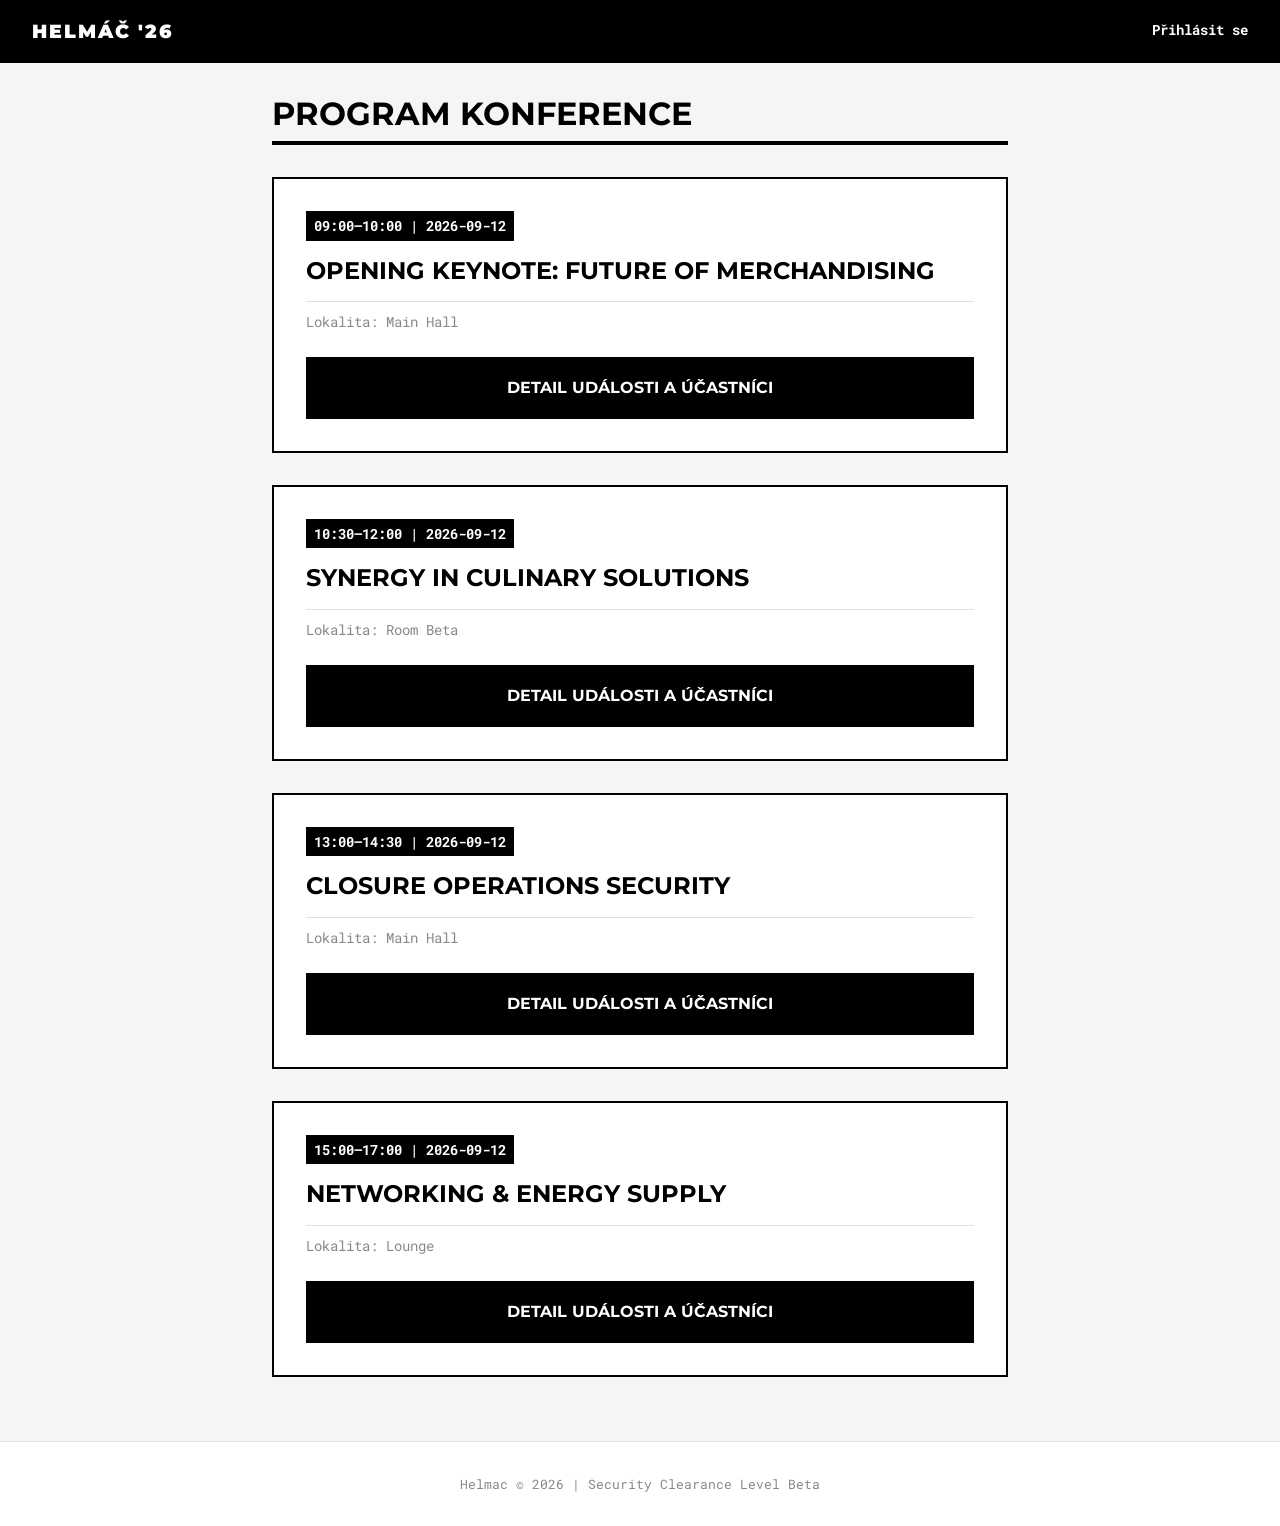
==== index.html @ b8dcecda "Beta version" ====
<!DOCTYPE html>
<html lang="cs">
<head>
    <meta charset="UTF-8">
    <meta name="viewport" content="width=device-width, initial-scale=1.0, maximum-scale=1.0, user-scalable=no">
    <title>Helmáč Koňference 2026</title>
    <link rel="preconnect" href="https://fonts.googleapis.com">
    <link rel="preconnect" href="https://fonts.gstatic.com" crossorigin>
    <link href="https://fonts.googleapis.com/css2?family=Montserrat:wght@700;900&family=Roboto+Mono:wght@400;700&display=swap" rel="stylesheet">
    <link rel="stylesheet" href="css/styles.css">
</head>
<body>
    <header class="app-header">
        <a href="#/" class="logo">HELMÁČ '26</a>
        <nav id="nav-user-status"></nav>
    </header>

    <main id="app">
        <!-- Vykreslování obsahu pomocí JS -->
    </main>

    <footer class="app-footer">
        <p>Helmac &copy; 2026 | Security Clearance Level Beta</p>
    </footer>

    <!-- Konfigurace (ignorováno v gitu) -->
    <script src="js/config.js"></script>
    
    <!-- Aplikace jako modul -->
    <script type="module" src="js/app.js"></script>
</body>
</html>
---- css/styles.css ----
:root {
  --color-black: #000000;
  --color-white: #ffffff;
  --color-gray-100: #f5f5f5;
  --color-gray-200: #e0e0e0;
  --color-gray-600: #888888;
  --color-gray-900: #333333;

  --font-heading: 'Montserrat', sans-serif;
  --font-body: 'Roboto Mono', monospace;

  --spacing-sm: 0.5rem;
  --spacing-md: 1rem;
  --spacing-lg: 2rem;
  --spacing-xl: 4rem;
}

* {
  box-sizing: border-box;
  margin: 0;
  padding: 0;
}

body {
  background-color: var(--color-gray-100);
  color: var(--color-black);
  font-family: var(--font-body);
  line-height: 1.6;
  font-size: 16px;
  -webkit-font-smoothing: antialiased;
}

h1, h2, h3, h4, h5, h6 {
  font-family: var(--font-heading);
  font-weight: 700;
  line-height: 1.2;
  text-transform: uppercase;
}

a {
  color: var(--color-black);
  text-decoration: underline;
  font-weight: 700;
}

a:hover {
  background-color: var(--color-black);
  color: var(--color-white);
  text-decoration: none;
}

/* Layout */
.app-header {
  background-color: var(--color-black);
  color: var(--color-white);
  padding: var(--spacing-md) var(--spacing-lg);
  display: flex;
  justify-content: space-between;
  align-items: center;
  position: sticky;
  top: 0;
  z-index: 100;
}

.app-header a {
  color: var(--color-white);
  text-decoration: none;
}

.app-header a:hover {
  background-color: var(--color-white);
  color: var(--color-black);
}

.logo {
  font-family: var(--font-heading);
  font-weight: 900;
  font-size: 1.2rem;
  letter-spacing: 0.1em;
}

#nav-user-status {
  font-size: 0.85rem;
}

main {
  max-width: 800px;
  margin: 0 auto;
  padding: var(--spacing-lg);
  min-height: calc(100vh - 120px);
}

.app-footer {
  text-align: center;
  padding: var(--spacing-lg);
  font-size: 0.8rem;
  color: var(--color-gray-600);
  border-top: 1px solid var(--color-gray-200);
  background-color: var(--color-white);
}

/* Components */
.page-title {
  font-size: 2rem;
  margin-bottom: var(--spacing-lg);
  border-bottom: 4px solid var(--color-black);
  padding-bottom: var(--spacing-sm);
}

.event-card {
  background-color: var(--color-white);
  border: 2px solid var(--color-black);
  padding: var(--spacing-lg);
  margin-bottom: var(--spacing-lg);
  display: flex;
  flex-direction: column;
  gap: var(--spacing-sm);
  transition: transform 0.2s;
}

.event-card:hover {
  transform: translateY(-2px);
}

.event-time {
  font-weight: 700;
  background-color: var(--color-black);
  color: var(--color-white);
  padding: 0.2rem 0.5rem;
  display: inline-block;
  align-self: flex-start;
  font-size: 0.9rem;
}

.event-title {
  font-size: 1.5rem;
  margin-top: var(--spacing-sm);
}

.event-meta {
  color: var(--color-gray-600);
  font-size: 0.9rem;
  display: flex;
  justify-content: space-between;
  border-top: 1px solid var(--color-gray-200);
  padding-top: var(--spacing-sm);
  margin-top: var(--spacing-sm);
}

.event-description {
  margin-top: var(--spacing-md);
  margin-bottom: var(--spacing-md);
}

/* Forms & Buttons */
.form-group {
  margin-bottom: var(--spacing-md);
}

.form-group label {
  display: block;
  font-weight: 700;
  margin-bottom: var(--spacing-sm);
  text-transform: uppercase;
  font-size: 0.9rem;
}

.form-group input {
  width: 100%;
  padding: var(--spacing-md);
  border: 2px solid var(--color-black);
  font-family: var(--font-body);
  font-size: 1rem;
  background-color: var(--color-gray-100);
}

.form-group input:focus {
  outline: none;
  background-color: var(--color-white);
}

.btn {
  display: inline-block;
  padding: var(--spacing-md) var(--spacing-lg);
  background-color: var(--color-black);
  color: var(--color-white);
  border: 2px solid var(--color-black);
  font-family: var(--font-heading);
  font-weight: 700;
  text-transform: uppercase;
  cursor: pointer;
  text-decoration: none;
  text-align: center;
  width: 100%;
}

.btn:hover {
  background-color: var(--color-white);
  color: var(--color-black);
}

.btn-secondary {
  background-color: var(--color-white);
  color: var(--color-black);
}

.btn-secondary:hover {
  background-color: var(--color-gray-200);
}

/* Attendee List */
.attendee-list {
  list-style: none;
  margin-top: var(--spacing-md);
  border-top: 2px solid var(--color-black);
  padding-top: var(--spacing-md);
}

.attendee-list h3 {
  font-size: 1rem;
  margin-bottom: var(--spacing-sm);
}

.attendee-list li {
  padding: var(--spacing-sm) 0;
  border-bottom: 1px solid var(--color-gray-200);
  display: flex;
  align-items: center;
}

.attendee-list li::before {
  content: "—";
  margin-right: var(--spacing-sm);
  color: var(--color-gray-600);
}

.alert {
  padding: var(--spacing-md);
  margin-bottom: var(--spacing-md);
  border: 2px solid var(--color-black);
  background-color: var(--color-white);
  font-weight: 700;
}

.alert-success {
  border-color: #2e7d32;
  color: #2e7d32;
}

.alert-error {
  border-color: #c62828;
  color: #c62828;
}

/* Utilities */
.text-center { text-align: center; }
.mt-2 { margin-top: var(--spacing-md); }
.mt-4 { margin-top: var(--spacing-lg); }
.mb-2 { margin-bottom: var(--spacing-md); }
.hidden { display: none !important; }

/* Desktop overrides */
@media (min-width: 600px) {
  .btn { width: auto; }
}
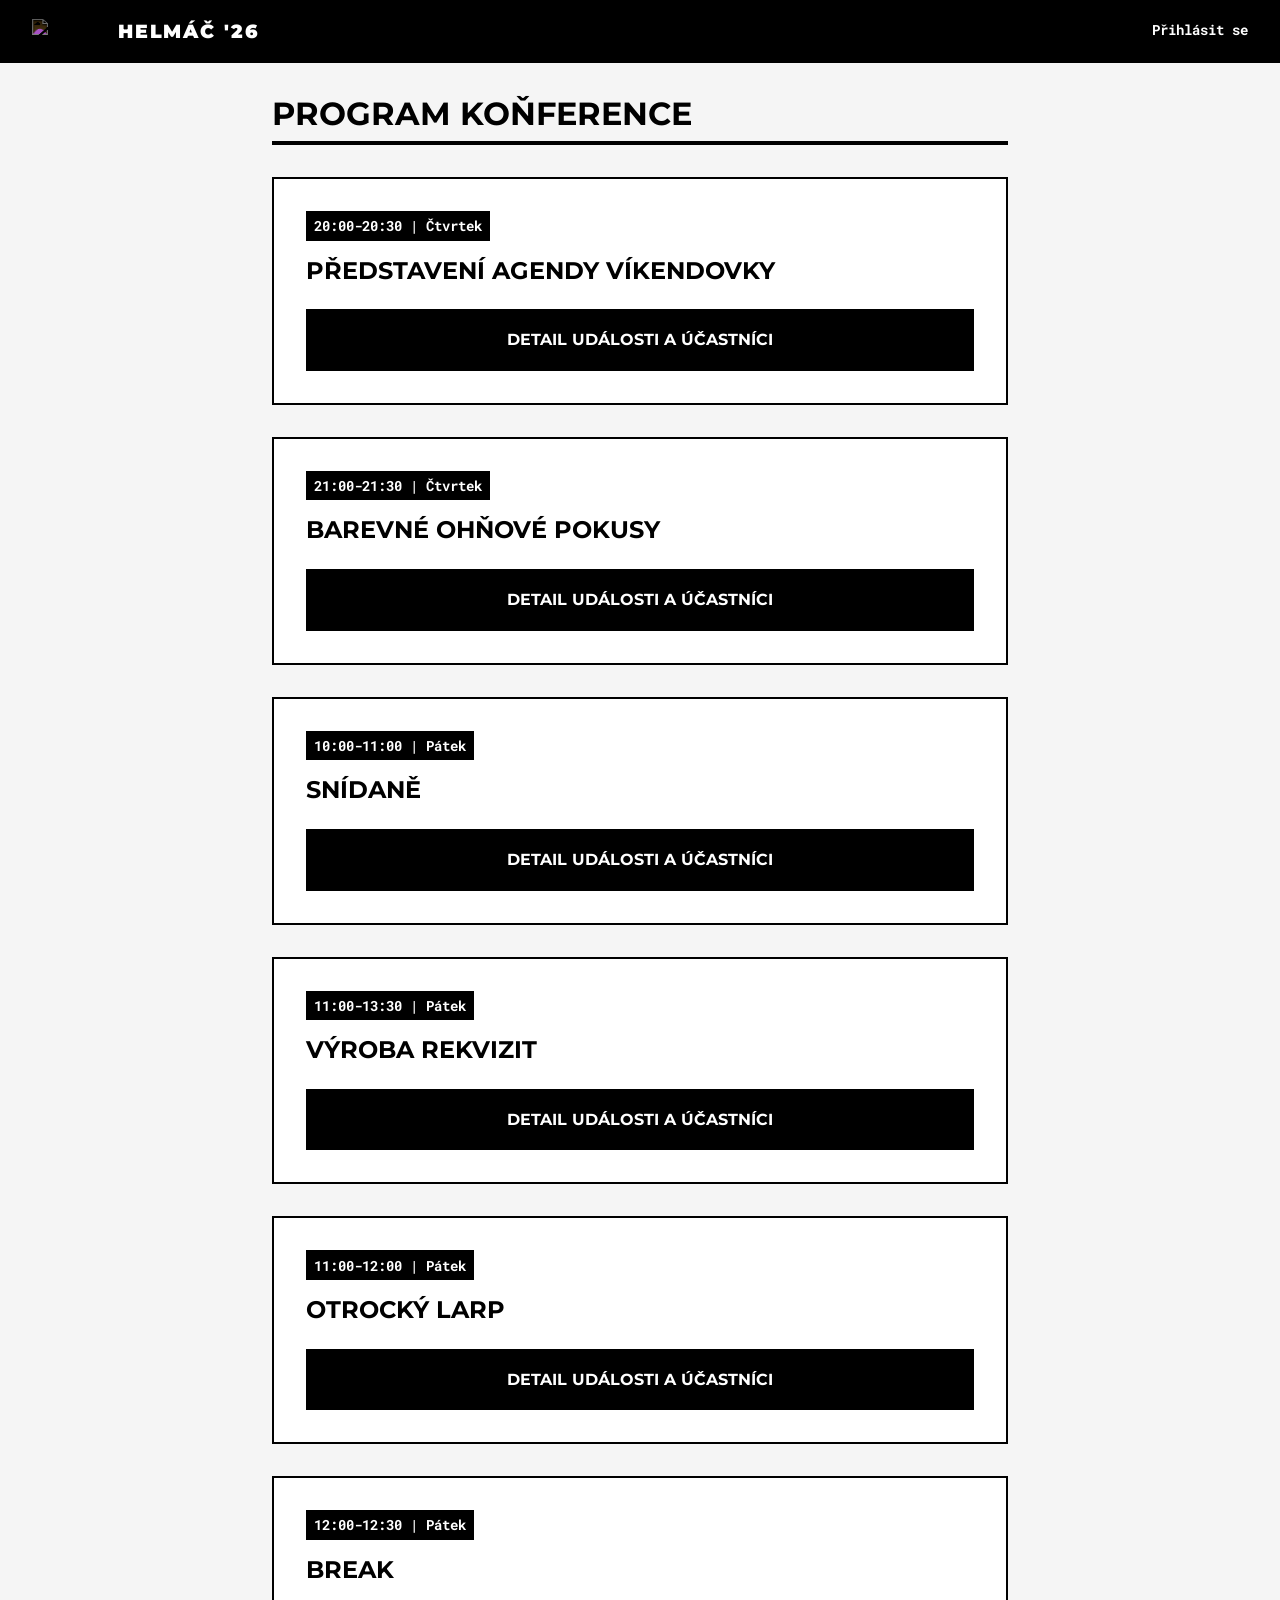
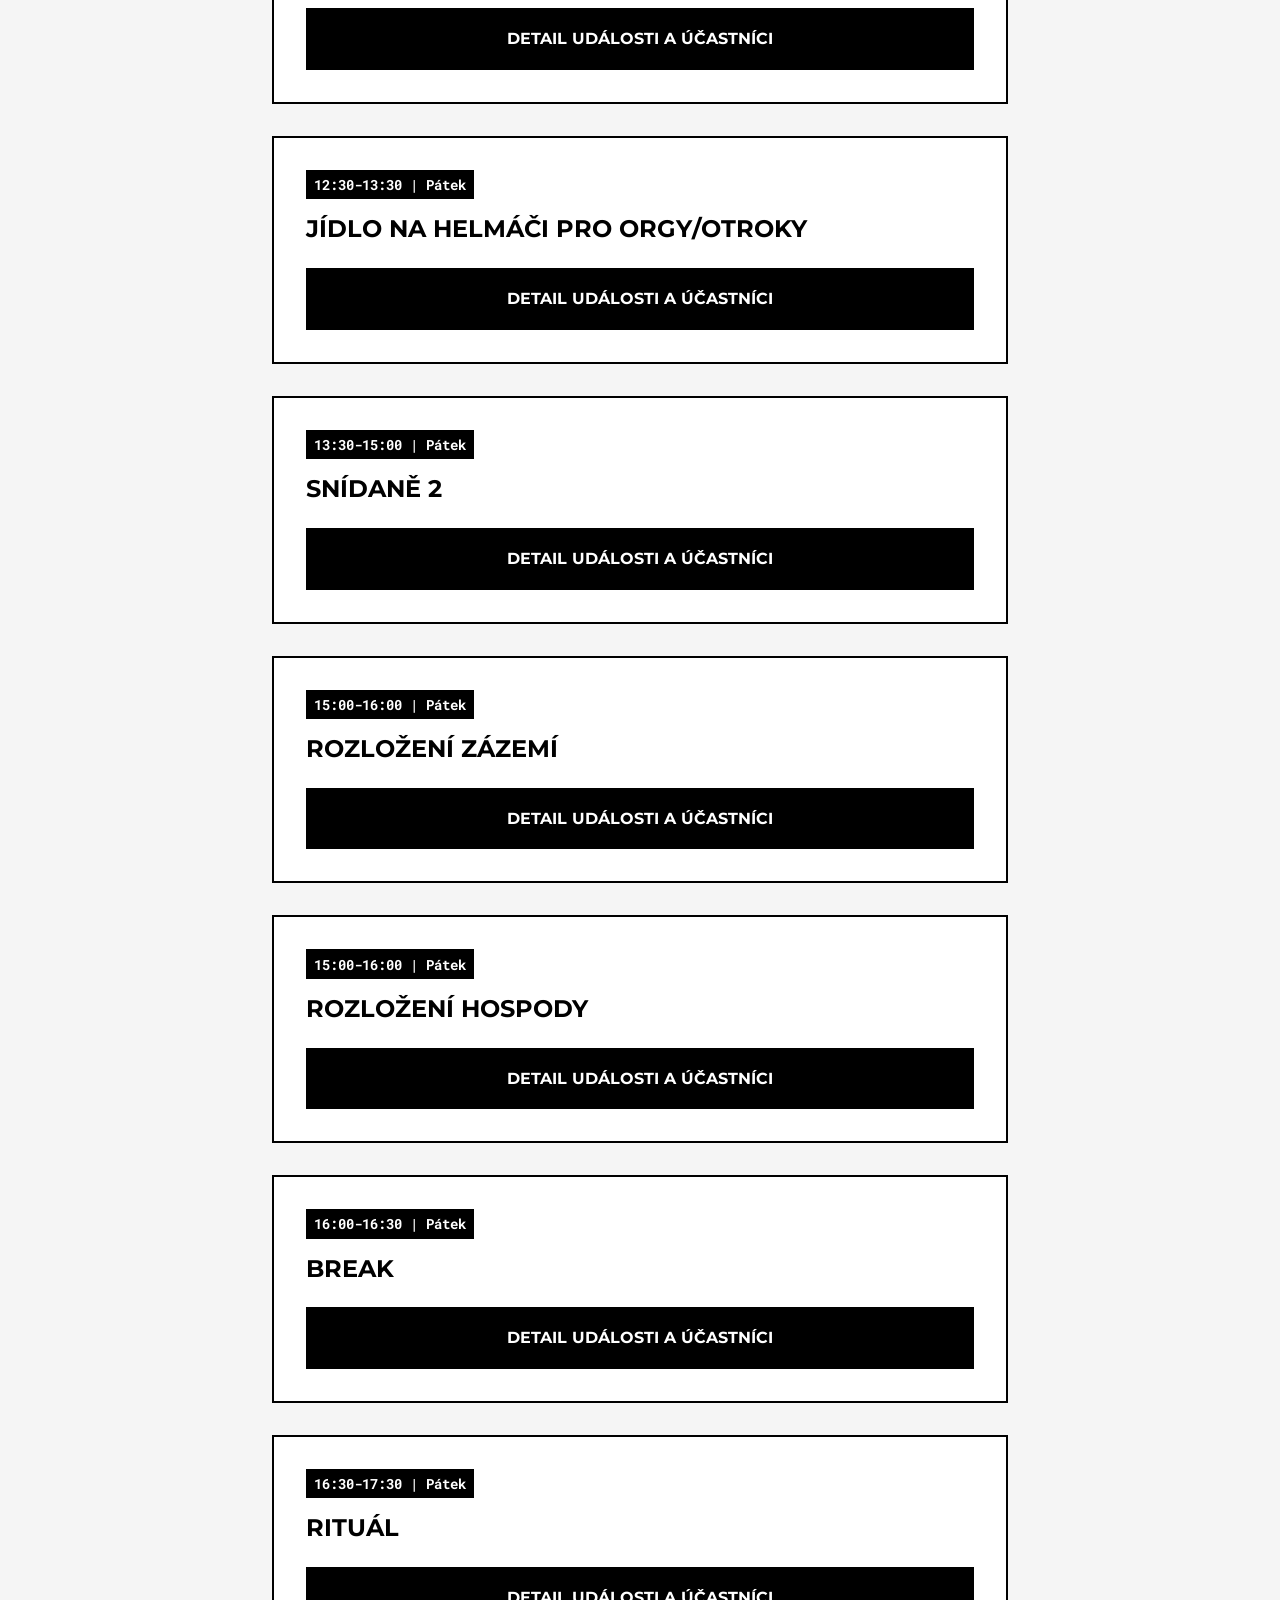
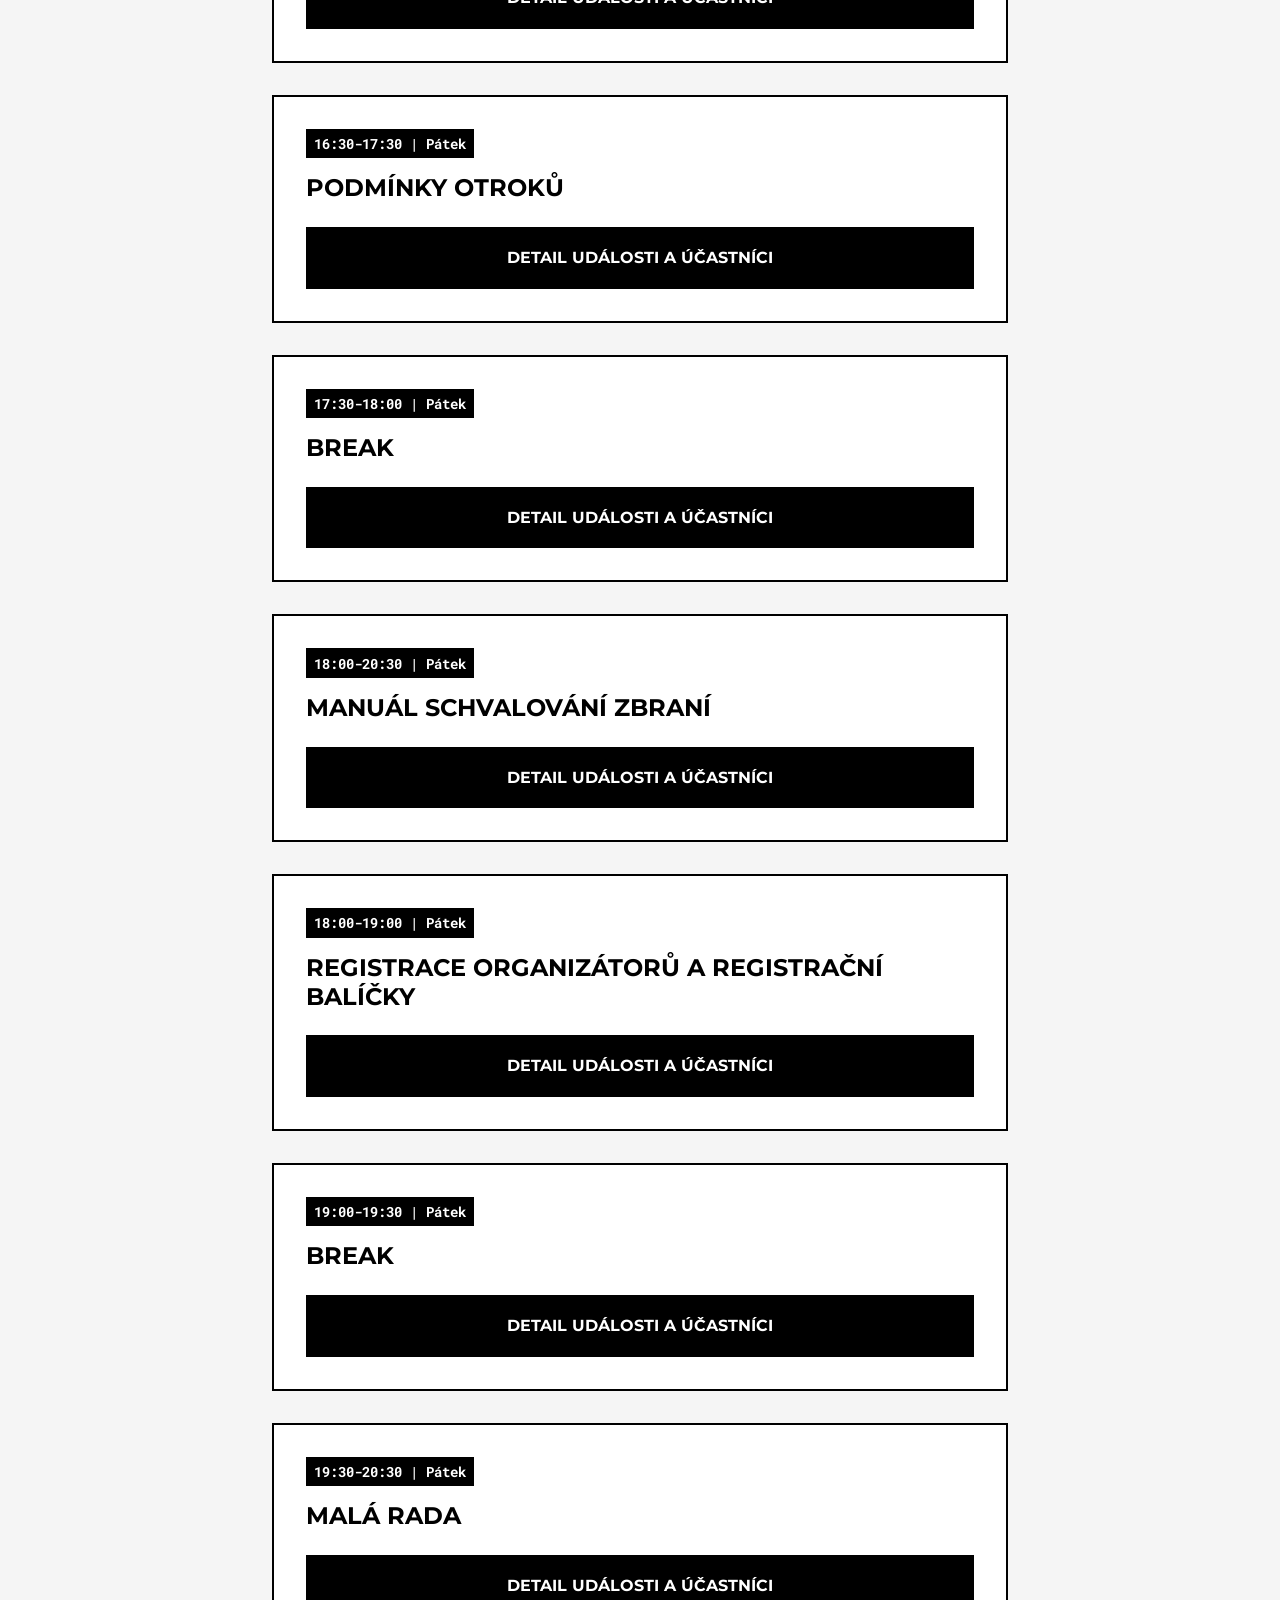
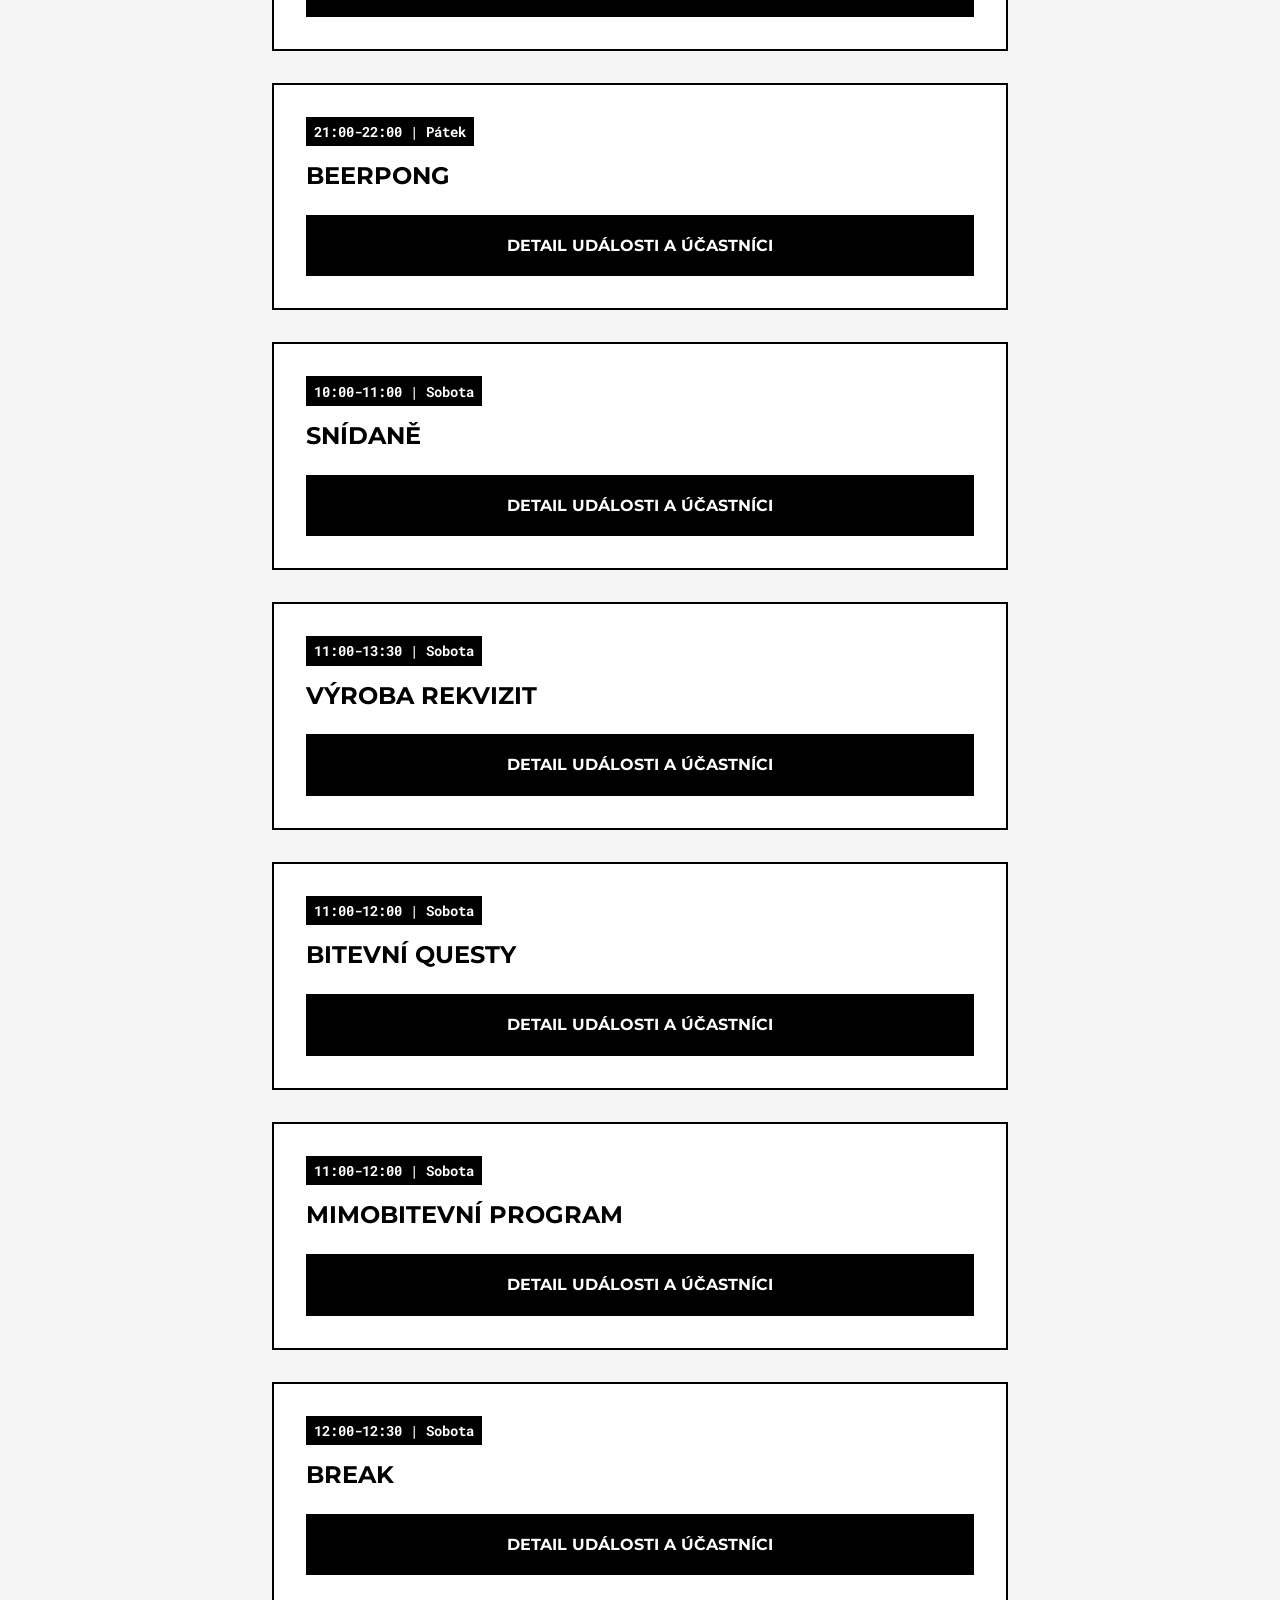
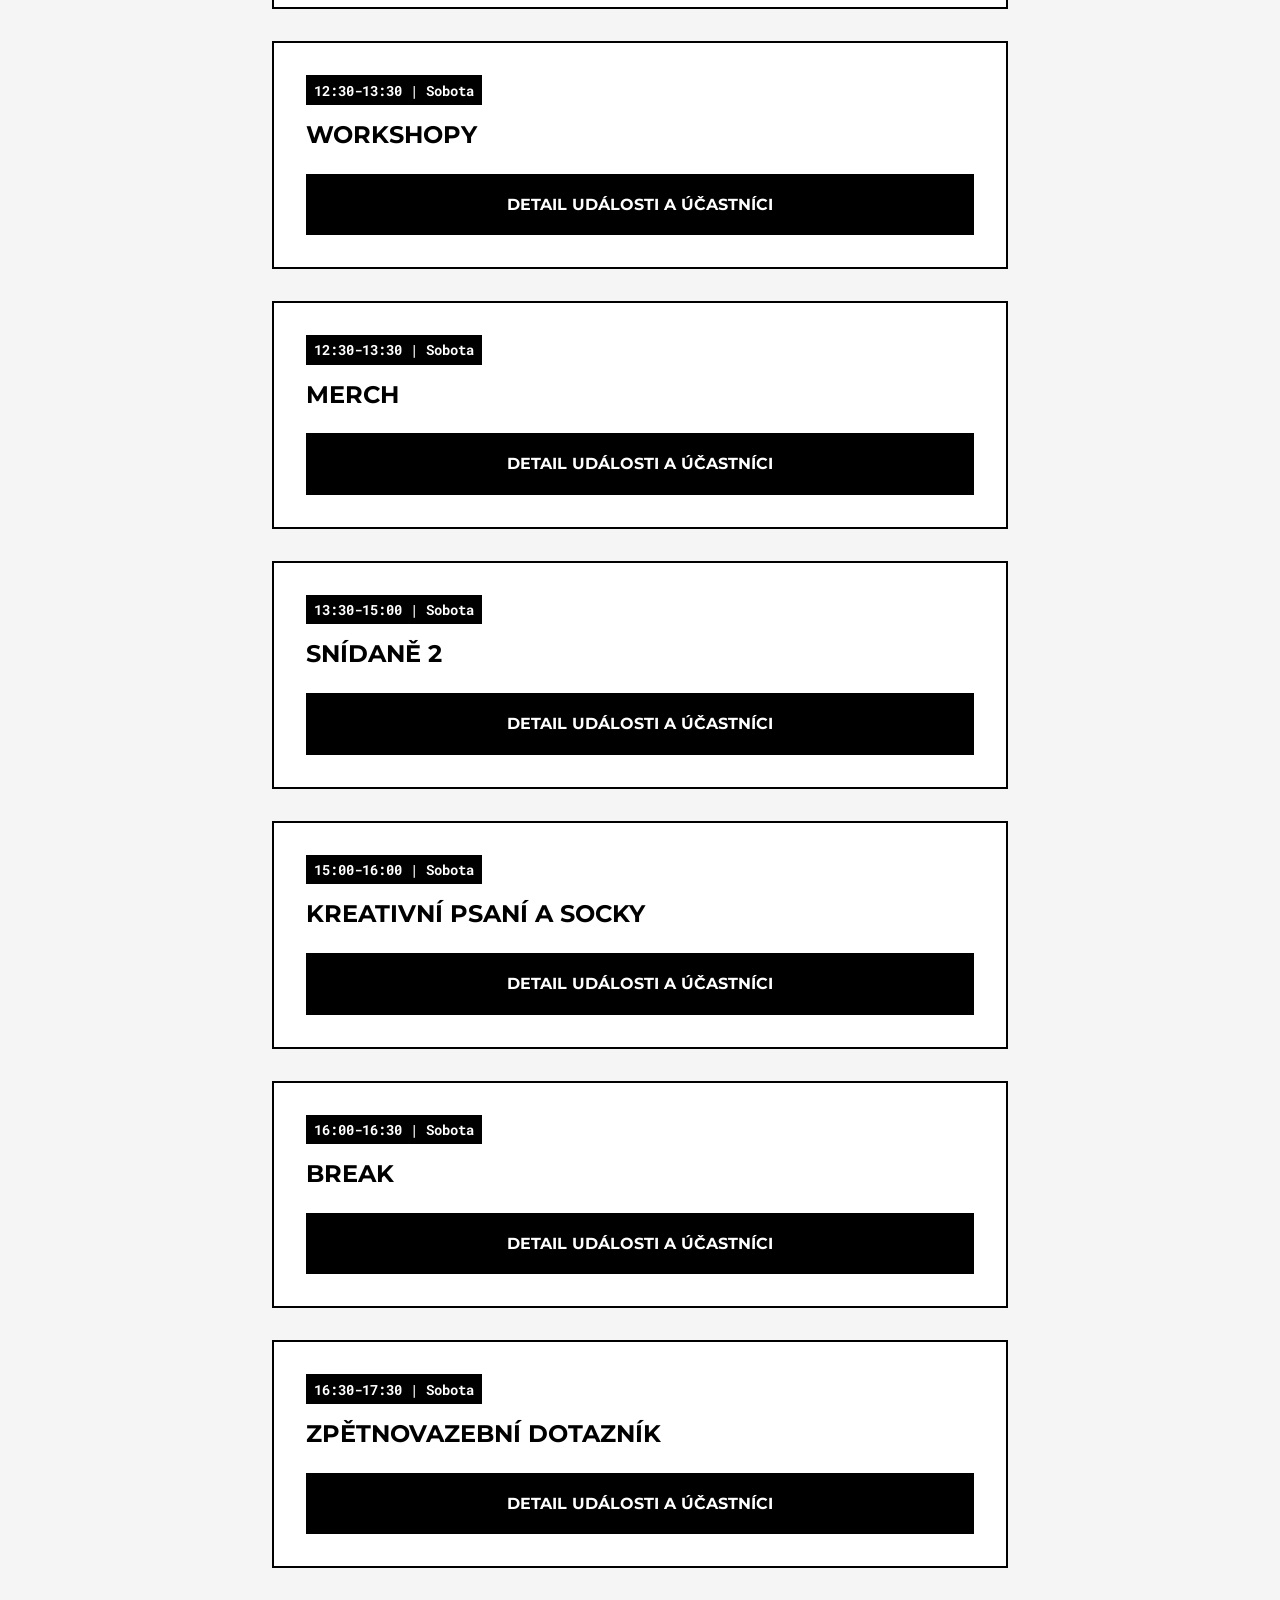
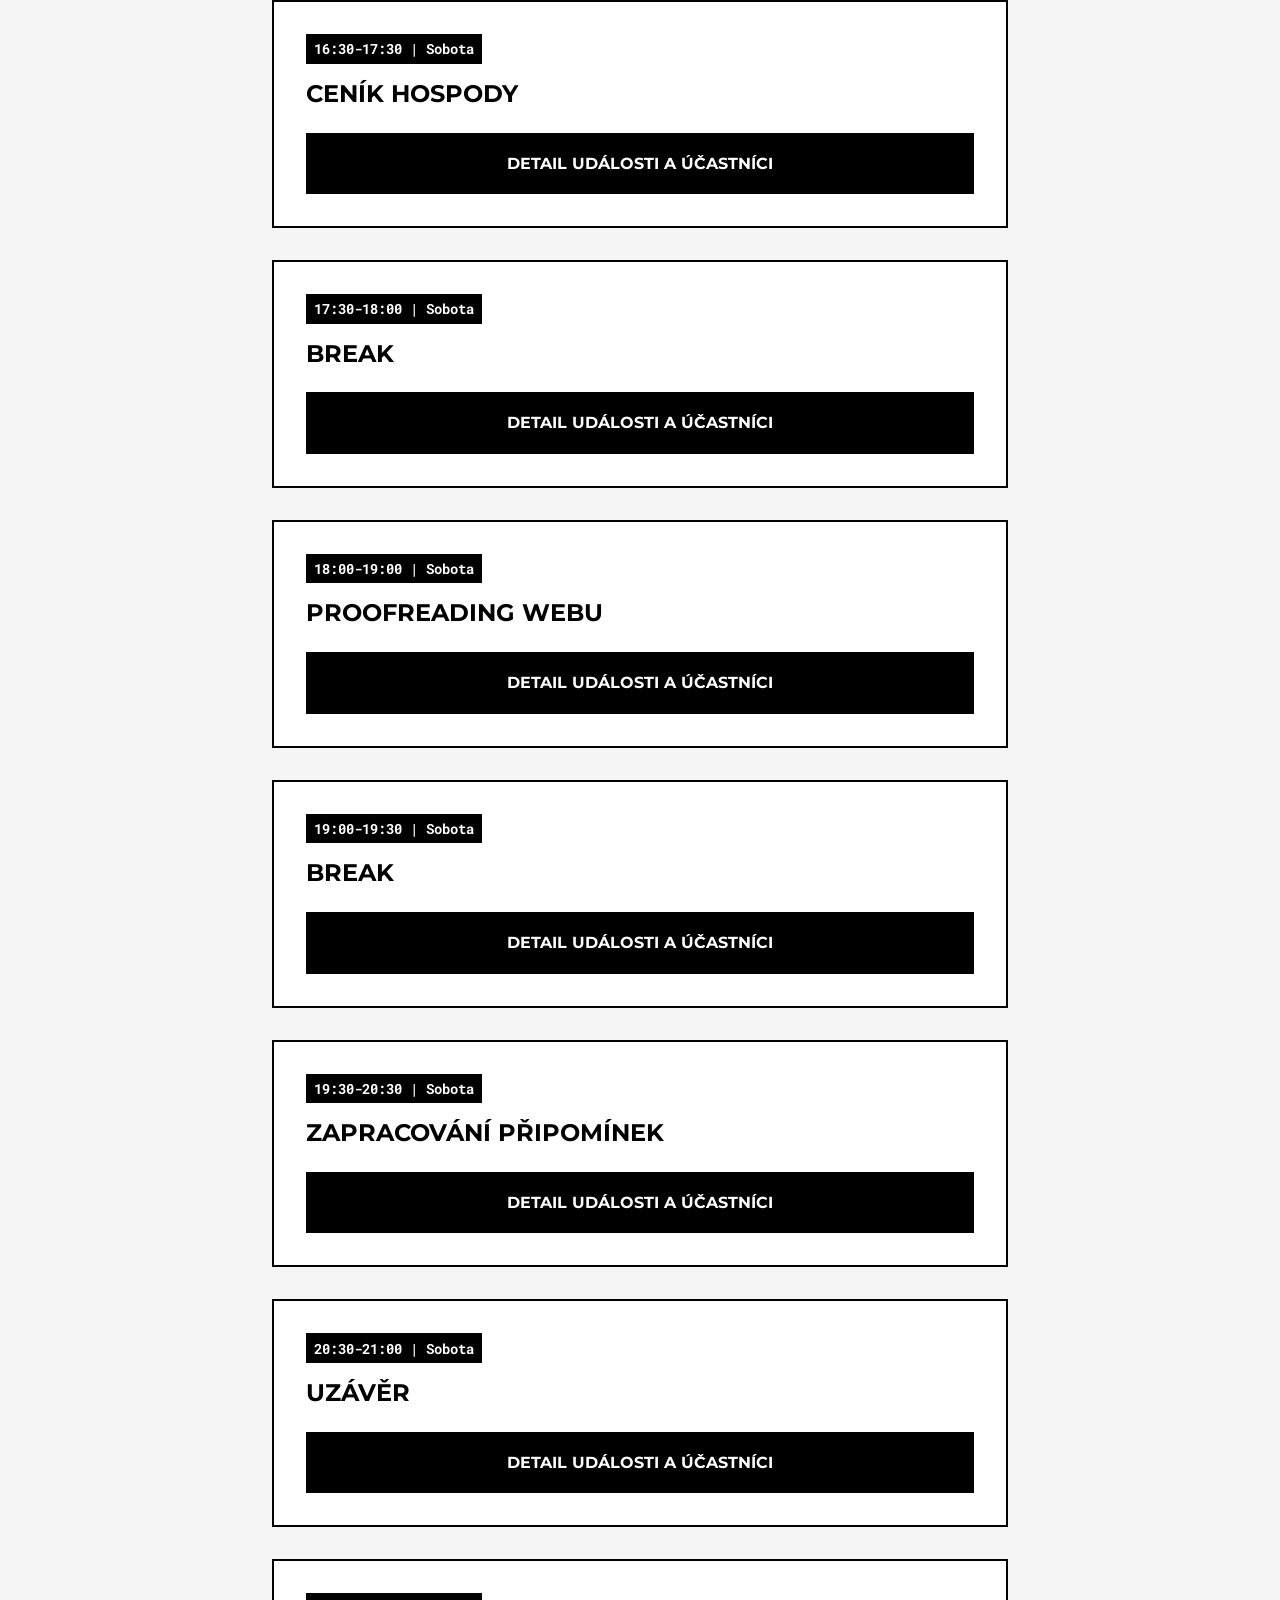
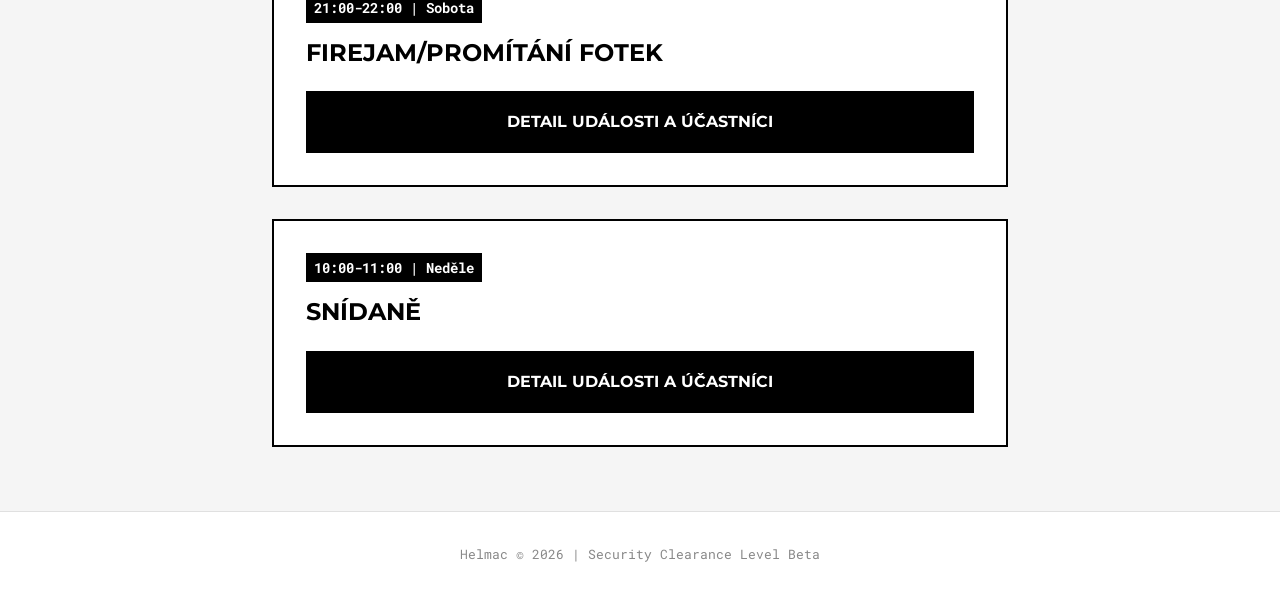
==== commit 4b2e3aed: "Add Logo "H"" ====
--- a/index.html
+++ b/index.html
@@ -11,7 +11,10 @@
 </head>
 <body>
     <header class="app-header">
-        <a href="#/" class="logo">HELMÁČ '26</a>
+        <a href="#/" class="logo">
+            <img src="img/logo.png" alt="Logo" class="logo-img">
+            HELMÁČ '26
+        </a>
         <nav id="nav-user-status"></nav>
     </header>
 
--- a/css/styles.css
+++ b/css/styles.css
@@ -77,6 +77,16 @@
   font-weight: 900;
   font-size: 1.2rem;
   letter-spacing: 0.1em;
+  display: flex;
+  align-items: center;
+  gap: 10px;
+}
+
+.logo-img {
+  height: 24px;
+  width: auto;
+  /* Logo je černé, hlavička také. Invertujeme ho tedy do bílé. */
+  filter: invert(1);
 }
 
 #nav-user-status {
